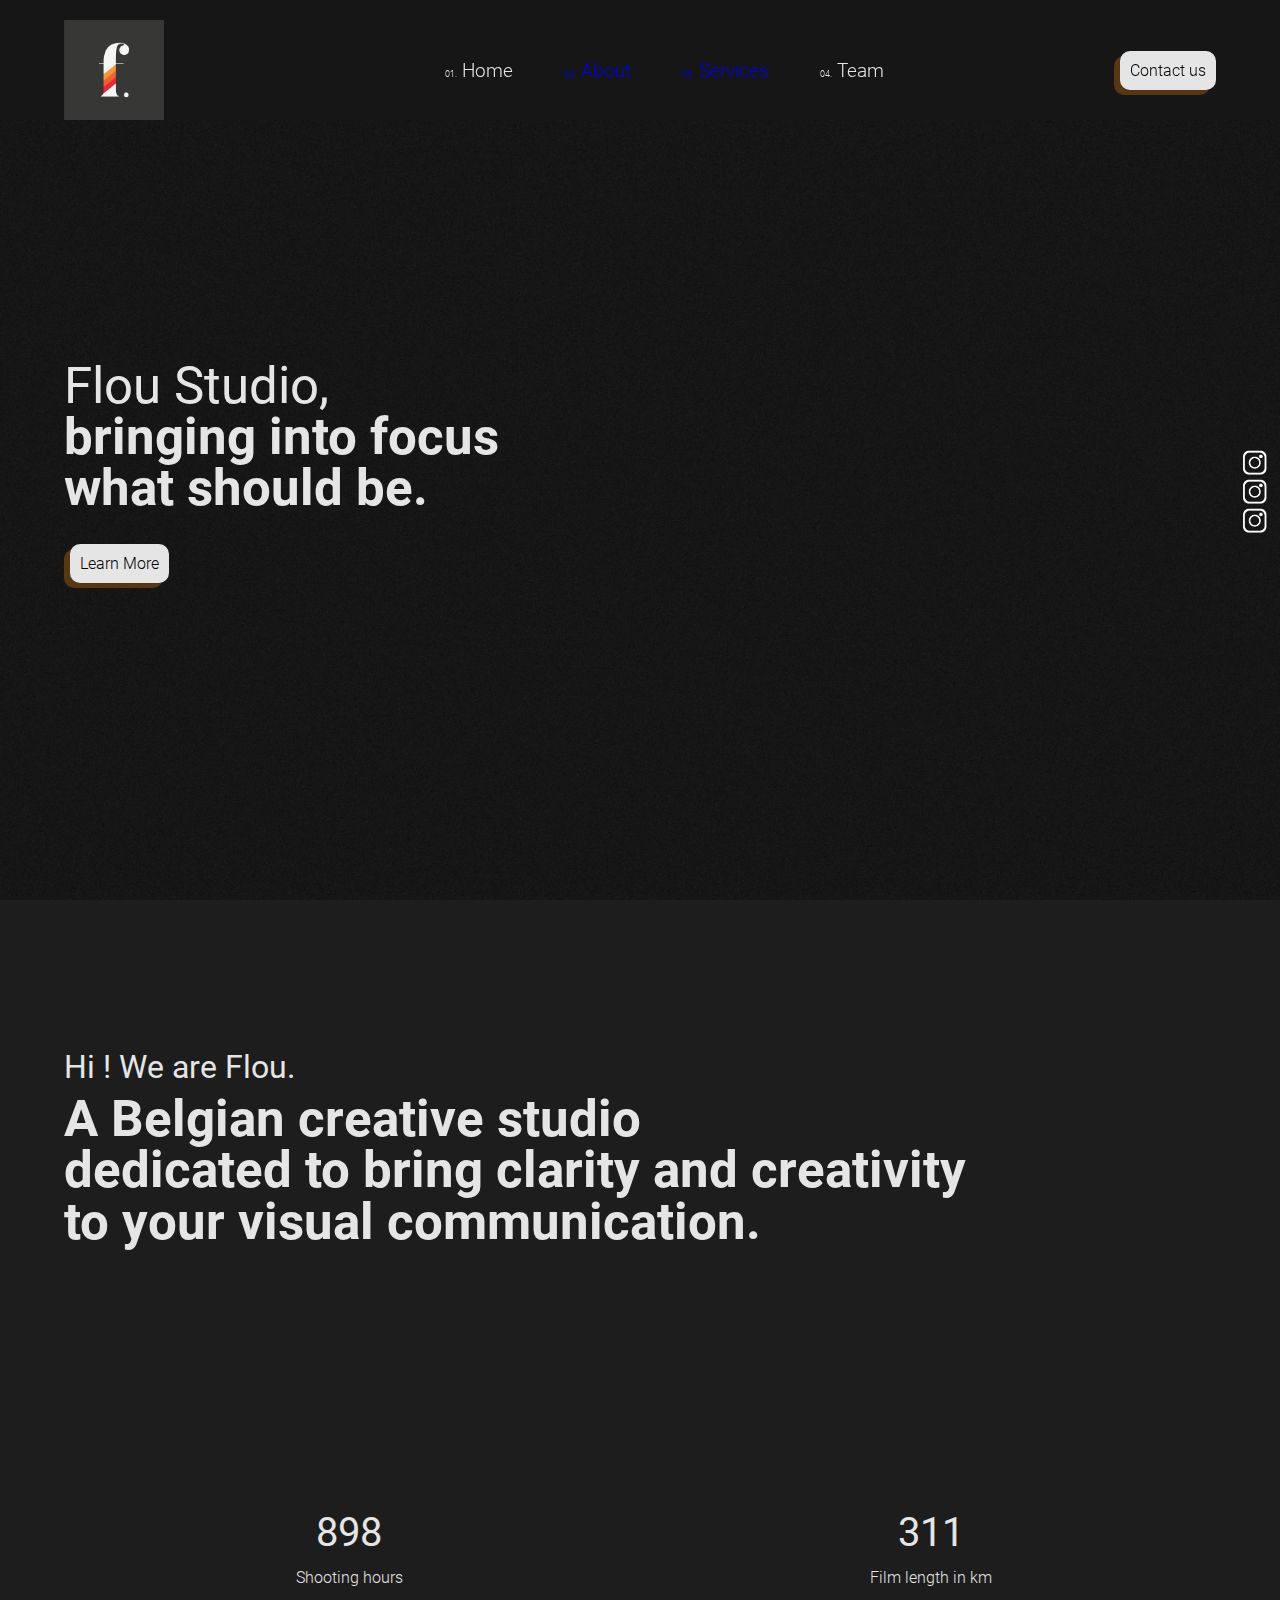
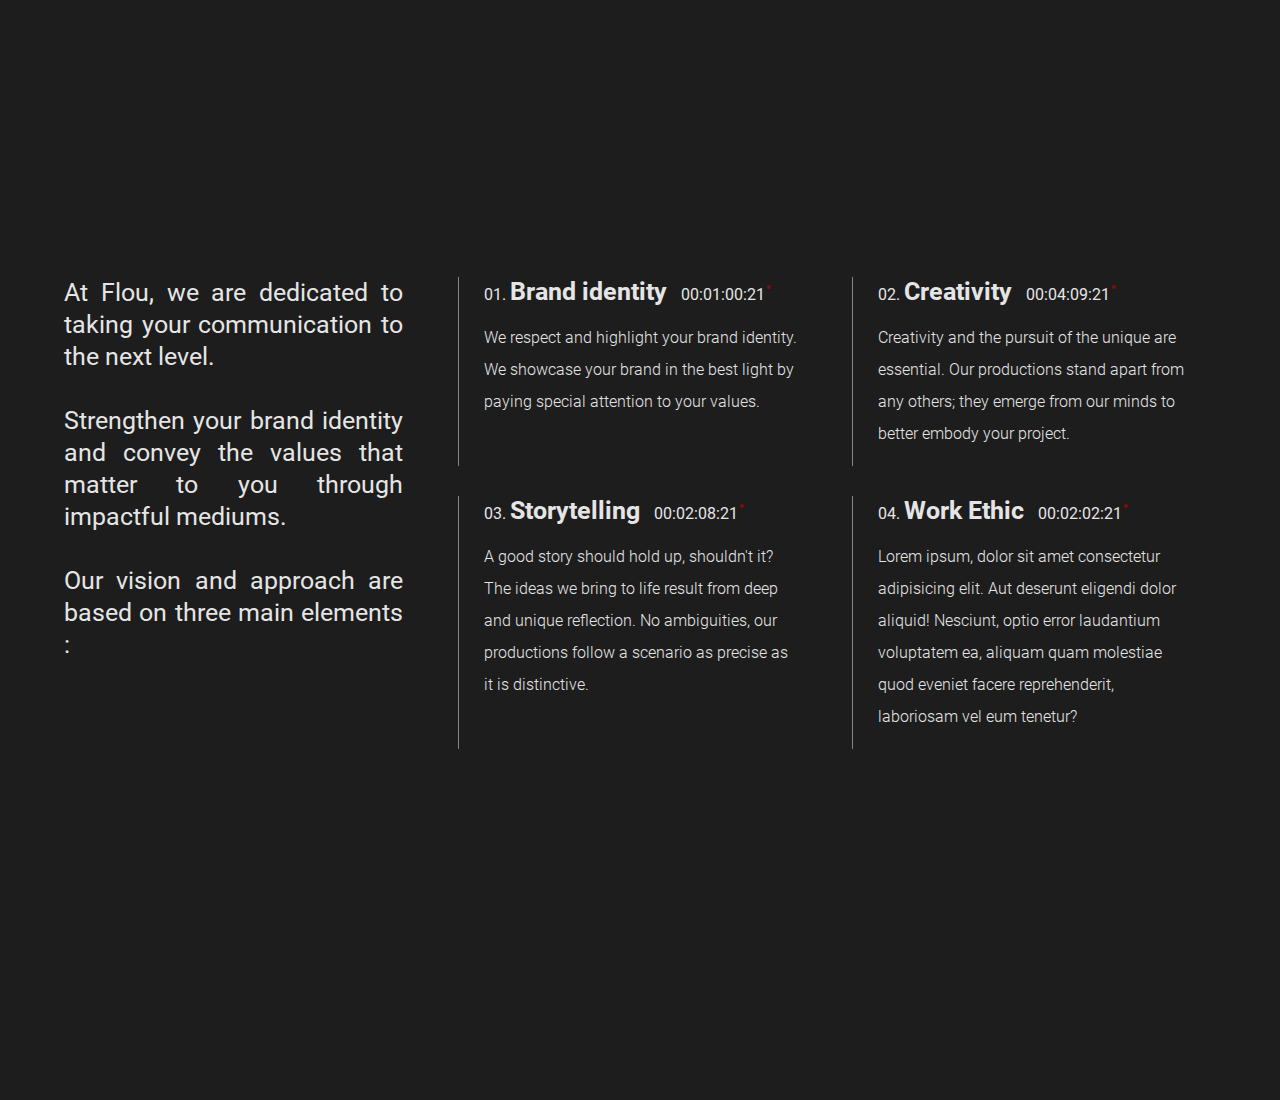
==== index.html @ 16a0fa5b "Version 1" ====
<!DOCTYPE html>
<html lang="en">
  <head>
    <meta charset="UTF-8" />
    <meta http-equiv="X-UA-Compatible" content="IE=edge" />
    <meta name="viewport" content="width=device-width, initial-scale=1.0" />
    <link rel="stylesheet" href="main.css" />
    <link rel="stylesheet" href="animation.css" />
    <title>Flou Studio</title>
  </head>
  <body>
    <header class="headerFixed">
      <div class="one">
        <img class="logoHeader" src="Images/logoFlou.png" alt="" />
      </div>
      <div class="two">
        <nav class="navhome">
          <div class="navitems" id="homeitem">
            <a href=""><span style="font-size: 0.7vw">01.</span> Home</a>
          </div>
          <div class="navitems" id="aboutitem">
            <a href="#APropos"
              ><span style="font-size: 0.7vw">02.</span> About</a
            >
          </div>
          <div class="navitems">
            <a href="#Services"
              ><span style="font-size: 0.7vw">03.</span> Services</a
            >
          </div>
          <div class="navitems">
            <a href=""><span style="font-size: 0.7vw">04.</span> Team</a>
          </div>
        </nav>
      </div>
      <div class="three">
        <a href="#APropos"
          ><button type="button" class="btn1 slide-right" type="button">
            Contact us
          </button></a
        >
      </div>
    </header>
    <section class="Socials">
      <div>
        <a href="https://www.instagram.com/flou__studio/" target="_blank"
          ><img src="Images/5ecec78673e4440004f09e77.png" alt="Instagram Logo"
        /></a>
      </div>
      <div>
        <a href="https://www.instagram.com/flou__studio/" target="_blank"
          ><img src="Images/5ecec78673e4440004f09e77.png" alt="Instagram Logo"
        /></a>
      </div>
      <div>
        <a href="https://www.instagram.com/flou__studio/" target="_blank"
          ><img src="Images/5ecec78673e4440004f09e77.png" alt="Instagram Logo"
        /></a>
      </div>
    </section>
    <section
      id="#Home"
      style="
        height: 100vh;
        background-image: url(Images/FondEcran.jpg);
        background-size: 100vw;
      "
    >
      <div style="height: 40vh"></div>
      <div
        class="title1"
        style="animation-name: fadeIn; animation-duration: 2s"
      >
        <span style="font-family: Roboto">Flou Studio, </span>
        <br />bringing into focus <br />
        what should be.
      </div>
      <a href="#APropos"
        ><button
          type="button"
          class="btn1 slide-right"
          type="button"
          id="buttonLearn"
        >
          Learn More
        </button></a
      >
    </section>

    <section id="APropos" style="height: 100vh">
      <div style="height: 15vh"></div>
      <div class="title2">
        <span id="HiWeAre" style="font-family: Roboto; font-size: 2.5vw"
          >Hi ! We are Flou.</span
        >
        <br />A Belgian creative studio <br />
        dedicated to bring clarity and creativity <br />
        to your visual communication.
      </div>
      <div class="counterContainer" style="height: 70vh">
        <div class="col1 row1 alignBottom" style="font-size: 40px">898</div>
        <div class="col1 row2 alignTop" style="font-family: Roboto Light">
          Shooting hours
        </div>

        <div class="col2 row1 alignBottom" style="font-size: 40px">311</div>
        <div class="col2 row2 alignTop" style="font-family: Roboto Light">
          Film length in km
        </div>
      </div>

      <div class="visionContainer">
        <div class="visionOne">
          At Flou, we are dedicated to taking your communication to the next
          level. <br />
          <br />
          Strengthen your brand identity and convey the values that matter to
          you through impactful mediums. <br />

          <br />
          Our vision and approach are based on three main elements :
        </div>
        <div class="visionTwo">
          <div>
            01.
            <span style="font-family: Roboto Bold; font-size: 25px"
              >Brand identity</span
            >
            <span style="margin-left: 10px">00:01:00:21</span>
            <span class="redDot"></span>
          </div>
          <p>
            We respect and highlight your brand identity. We showcase your brand
            in the best light by paying special attention to your values.
          </p>
        </div>
        <div class="visionThree">
          <div>
            02.
            <span style="font-family: Roboto Bold; font-size: 25px"
              >Creativity</span
            >
            <span style="margin-left: 10px">00:04:09:21</span>
            <span class="redDot"></span>
          </div>
          <p>
            Creativity and the pursuit of the unique are essential. Our
            productions stand apart from any others; they emerge from our minds
            to better embody your project.
          </p>
        </div>
        <div class="visionFour">
          <div>
            03.
            <span style="font-family: Roboto Bold; font-size: 25px"
              >Storytelling</span
            >
            <span style="margin-left: 10px">00:02:08:21</span>
            <span class="redDot"></span>
          </div>
          <p>
            A good story should hold up, shouldn't it? The ideas we bring to
            life result from deep and unique reflection. No ambiguities, our
            productions follow a scenario as precise as it is distinctive.
          </p>
        </div>
        <div class="visionFive">
          <div>
            04.
            <span style="font-family: Roboto Bold; font-size: 25px"
              >Work Ethic</span
            >
            <span style="margin-left: 10px">00:02:02:21</span>
            <span class="redDot"></span>
          </div>
          <p>
            Lorem ipsum, dolor sit amet consectetur adipisicing elit. Aut
            deserunt eligendi dolor aliquid! Nesciunt, optio error laudantium
            voluptatem ea, aliquam quam molestiae quod eveniet facere
            reprehenderit, laboriosam vel eum tenetur?
          </p>
        </div>
      </div>
    </section>
    <section style="height: 100vh">
      <div style="height: 15vh"></div>
    </section>
    <script src="MainScript.js"></script>
  </body>
</html>
---- main.css ----
@font-face {
  font-family: "Roboto";
  src: url(Fonts/Roboto-Regular.woff) format(woff);
  font-style: normal;
  font-weight: normal;
}
@font-face {
  font-family: "Roboto Bold";
  src: url(Fonts/Roboto-Bold.woff) format(woff);
  font-style: bold;
}

@font-face {
  font-family: "Roboto Light";
  src: url(Fonts/Roboto-Light.woff) format(woff);
  font-style: light;
}
a {
  text-decoration: none;
}

a:visited {
  text-decoration: none;
  color: rgb(229, 229, 229);
}

p {
  font-family: "Roboto Light";
  line-height: 2em;
}

html {
  scroll-behavior: smooth;
}

body {
  margin: 0px;
  height: 100%;
  font-family: "Roboto";
  color: rgb(229, 229, 229);
  overflow-x: hidden;
  background-color: rgb(29, 29, 29);
}

section {
  padding-left: 5vw;
  padding-right: 5vw;
}

.Socials {
  position: fixed;
  margin-top: 50vh;
  width: fit-content;
  right: -4vw;
}

.Socials a img {
  width: 25px;
}

.navhome {
  display: flex;
  justify-content: end;
}

.navitems {
  margin-left: 4vw;
  font-family: "Roboto light";
  font-size: 1.5vw;
}

.navitems:hover a {
  transition: 0.3s;
  color: rgb(244, 151, 54);
}

.colortest {
  transition: 0.4s;
  transform: scale(1.2);
}

.colortest a {
  color: rgb(244, 151, 54);
  border-bottom: rgb(244, 151, 54) solid 1px;
}

.headerFixed {
  width: 95vw;
  height: 100px;
  display: grid;
  grid-template-columns: 3;
  gap: 10px;
  /*background-color: rgba(0, 30, 30, 0.31);*/
  backdrop-filter: blur(10px);
  position: fixed;
  top: 0;
  left: 0px;
  padding-left: 5vw;
  padding-top: 20px;
  animation-name: appearFromTop;
  animation-duration: 1s;
  animation-timing-function: ease-out;
  z-index: 999;
}

.one {
  grid-column: 1;
  display: flex;
  align-items: center;
  justify-content: start;
}

.logoHeader {
  width: 100px;
}

.logoHeader:hover {
  transform: scale(1.2);
  transition: 0.2s;
}

.two {
  display: flex;
  justify-content: space-evenly;
  align-items: center;
  grid-column: 2;
  top: 50%;
}

.three {
  display: flex;
  align-items: center;
  justify-content: end;
  grid-column: 3;
  padding-right: 5vw;
}

.twoColumns {
  display: grid;
  grid-template-columns: 50% 50%;
}

.columnOne {
  grid-column: 1;
}
.columnTwo {
  grid-column: 2;
}

#buttonLearn {
  position: absolute;
}

.title1 {
  grid-column: 1;
  width: fit-content;
  font-family: "Roboto Bold";
  font-size: 4vw;
  line-height: 100%;
  padding-bottom: 20px;
}

.title2 {
  width: fit-content;
  font-family: "Roboto Bold";
  font-size: 4vw;
  line-height: 100%;
}

.btn1 {
  background-color: rgb(229, 229, 229);
  border: 0;
  padding: 10px;
  width: fit-content;
  font-family: "Roboto Light";
  margin-bottom: 10px;
  margin-top: 10px;
  margin-left: 6px;
  border-radius: 10px;
  font-size: 100%;
  box-shadow: -6px 5px rgb(87, 55, 20);

  animation-name: BounceInRight;
  animation-duration: 1s;
}

.btn1:hover {
  background-color: rgb(244, 151, 54);
  transform: scale(1.1);
  transition: 0.5s;
  color: whitesmoke;
}

.visionContainer {
  height: 40vh;
  display: grid;
  grid-template-columns: repeat(3, 1fr);
  grid-gap: 30px;
  grid-template-rows: repeat(2, auto);
}

.visionOne {
  grid-column: 1;
  grid-row: 1/3;
  font-family: "Roboto";
  font-size: 25px;
  text-align: justify;
  line-height: 2rem;
  padding-right: 25px;
}

.visionTwo {
  grid-column: 2;
  grid-row: 1;
  border-left: solid 0.5px rgb(137, 129, 129);
  padding-left: 25px;
  padding-right: 25px;
}

.visionThree {
  grid-column: 3;
  grid-row: 1;
  border-left: solid 0.5px rgb(137, 129, 129);
  padding-left: 25px;
  padding-right: 25px;
}
.visionFour {
  grid-column: 2;
  grid-row: 2;
  border-left: solid 0.5px rgb(137, 129, 129);
  padding-left: 25px;
  padding-right: 25px;
}

.visionFive {
  grid-column: 3;
  grid-row: 2;
  border-left: solid 0.5px rgb(137, 129, 129);
  padding-left: 25px;
  padding-right: 25px;
}

.counterContainer {
  display: grid;
  grid-template-columns: repeat(2, 1fr);
  grid-template-rows: repeat(2, 1fr);
  gap: 12px;
}

.col1 {
  grid-column: 1;
}
.col2 {
  grid-column: 2;
}
.row1 {
  grid-row: 1;
}
.row2 {
  grid-row: 2;
}

.alignBottom {
  display: flex;
  align-items: end;
  justify-content: center;
}
.alignTop {
  display: flex;
  align-items: start;
  justify-content: center;
}

.redDot {
  margin-top: 8px;
  margin-left: 2px;
  position: absolute;
  width: 4px;
  height: 4px;
  border-radius: 50%;
  background-color: rgb(131, 12, 12);
}
---- animation.css ----
@keyframes BounceInRight {
  0% {
    opacity: 0;
    transform: translateX(-2000px);
  }
  60% {
    opacity: 1;
    transform: translateX(30px);
  }
  80% {
    transform: translateX(-10px);
  }
  100% {
    transform: translateX(0);
  }
}

@keyframes fadeIn {
  from {
    opacity: 0%;
  }
  to {
    opacity: 100%;
  }
}

@keyframes scalePointer {
  from {
    transform: scale(0);
  }
  to {
    transform: scale(5);
  }
}

@keyframes appearFromRight {
  from {
    transform: translateX(-2000px);
  }
  to {
    transform: translate(0);
  }
}

@keyframes appearFromTop {
  from {
    transform: translateY(-200px);
  }
  to {
    transform: translateY(0);
  }
}

.appearFromRight {
  animation-name: appearFromRight;
  animation-duration: 1s;
}

.hidden {
  visibility: hidden;
}

.appearFromTop {
  animation-name: appearFromTop;
  animation-duration: 1s;
}
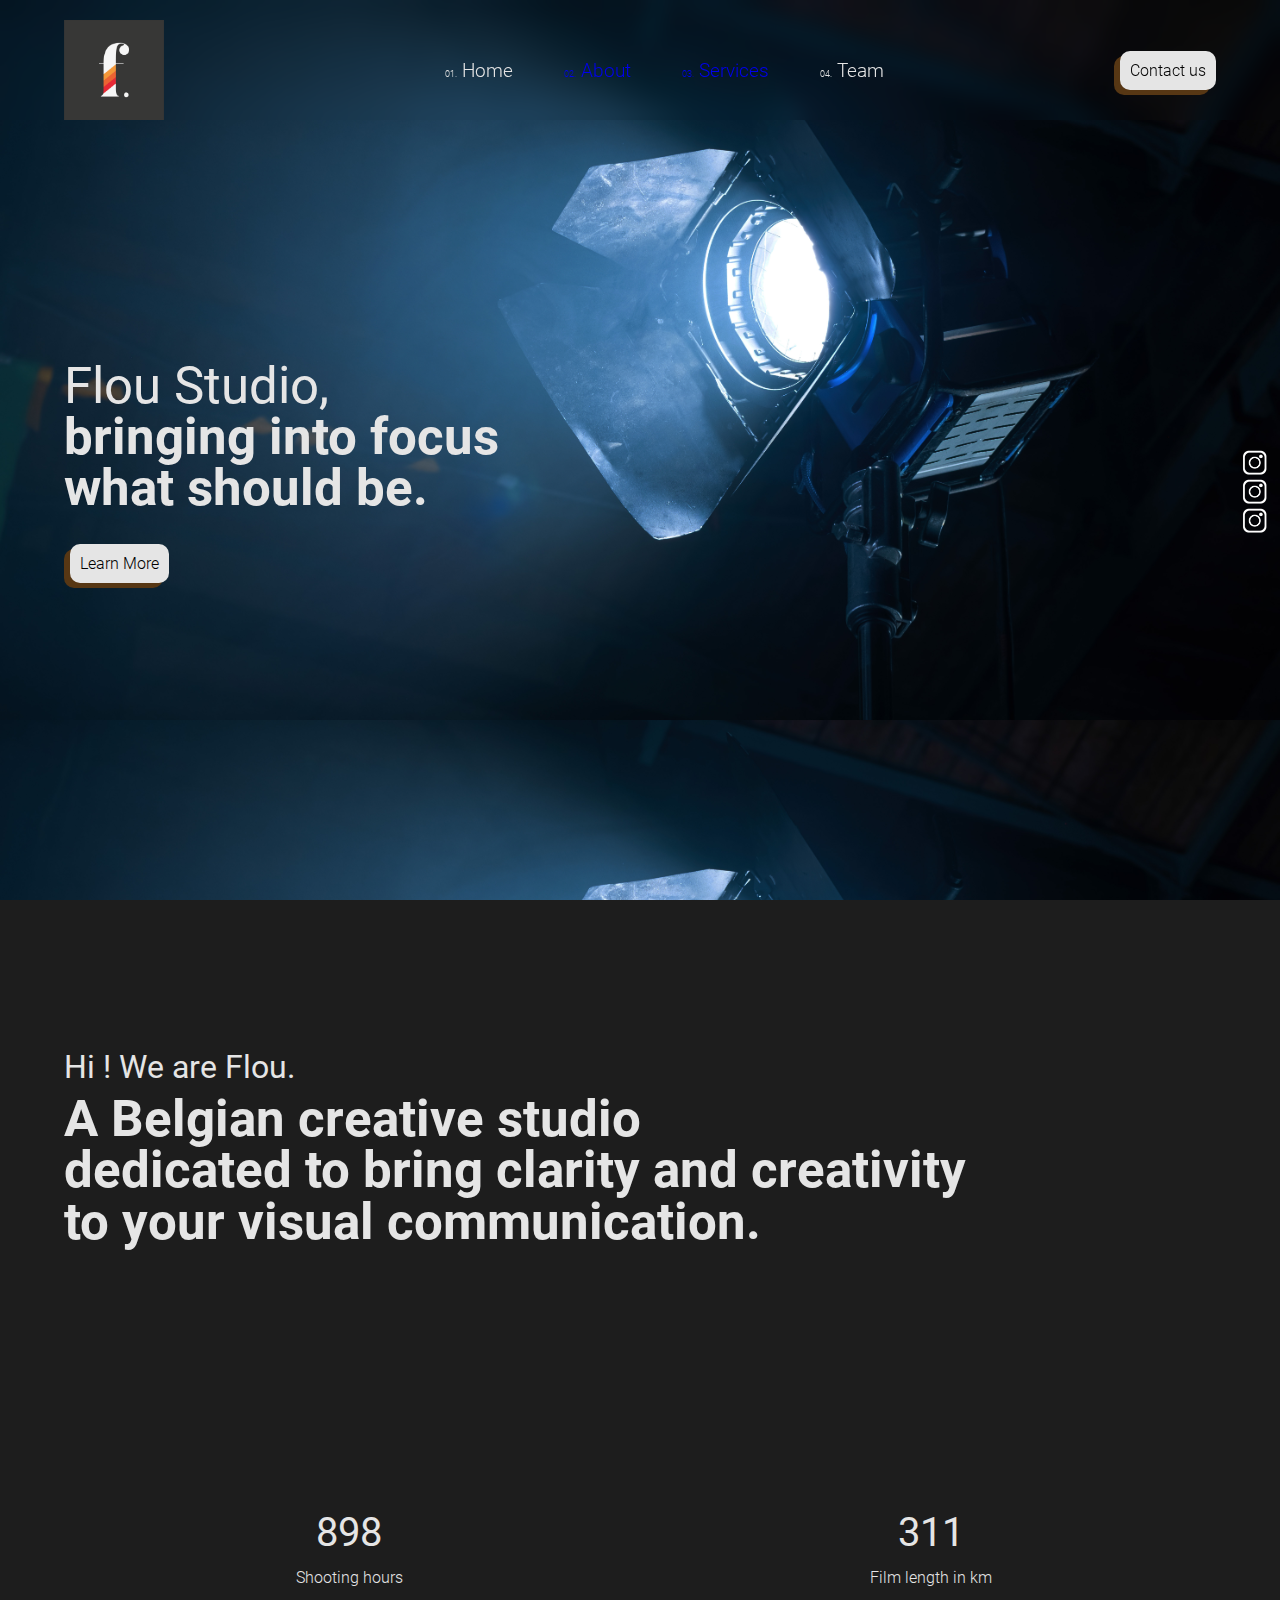
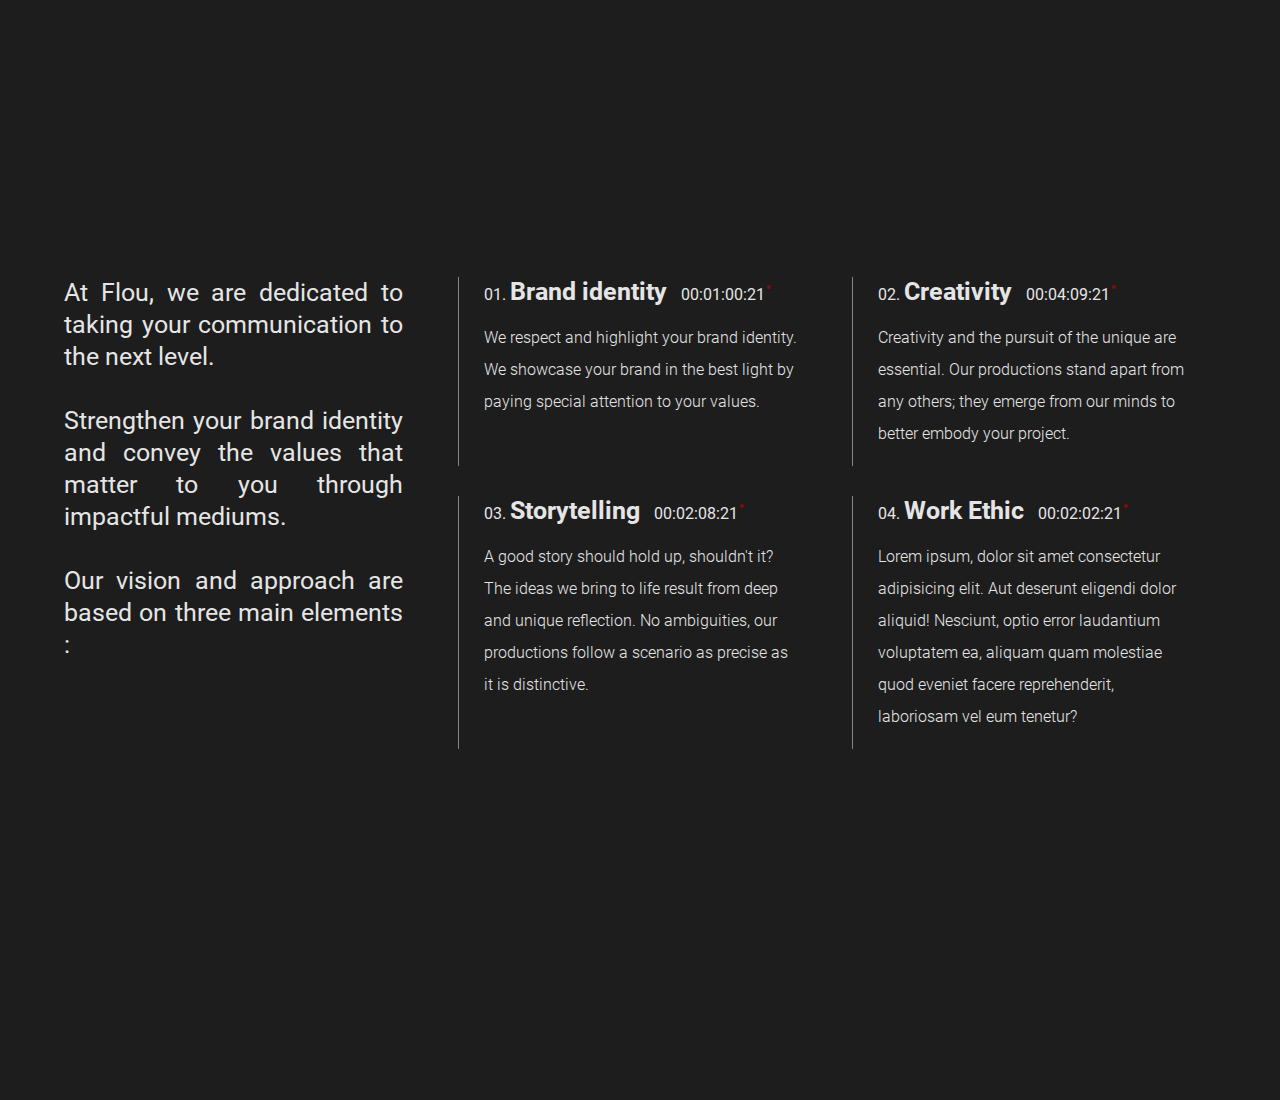
==== commit fc1b97c5: "Version 1" ====
--- a/index.html
+++ b/index.html
@@ -62,7 +62,7 @@
       id="#Home"
       style="
         height: 100vh;
-        background-image: url(Images/FondEcran.jpg);
+        background-image: url(Images/materiel-eclairage-professionnel-plateau-tournage-fumee-dans-air.jpg);
         background-size: 100vw;
       "
     >
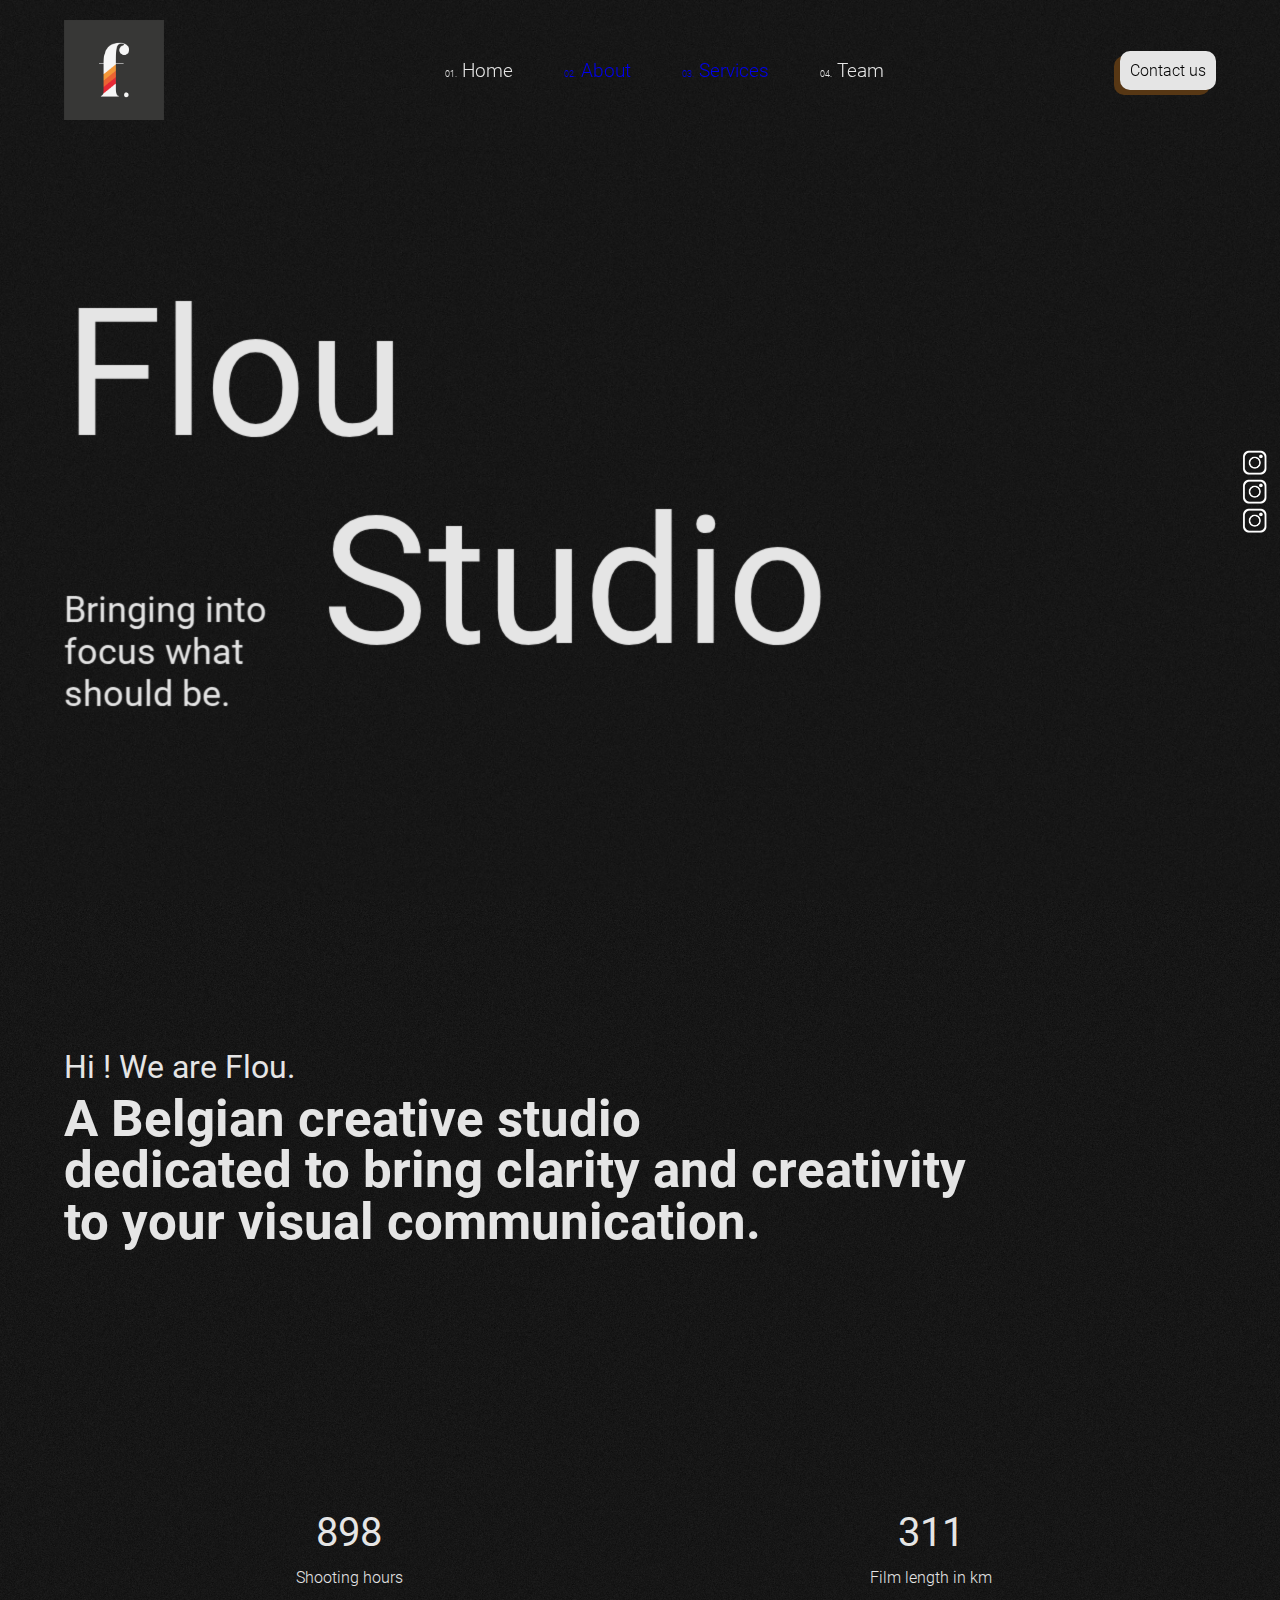
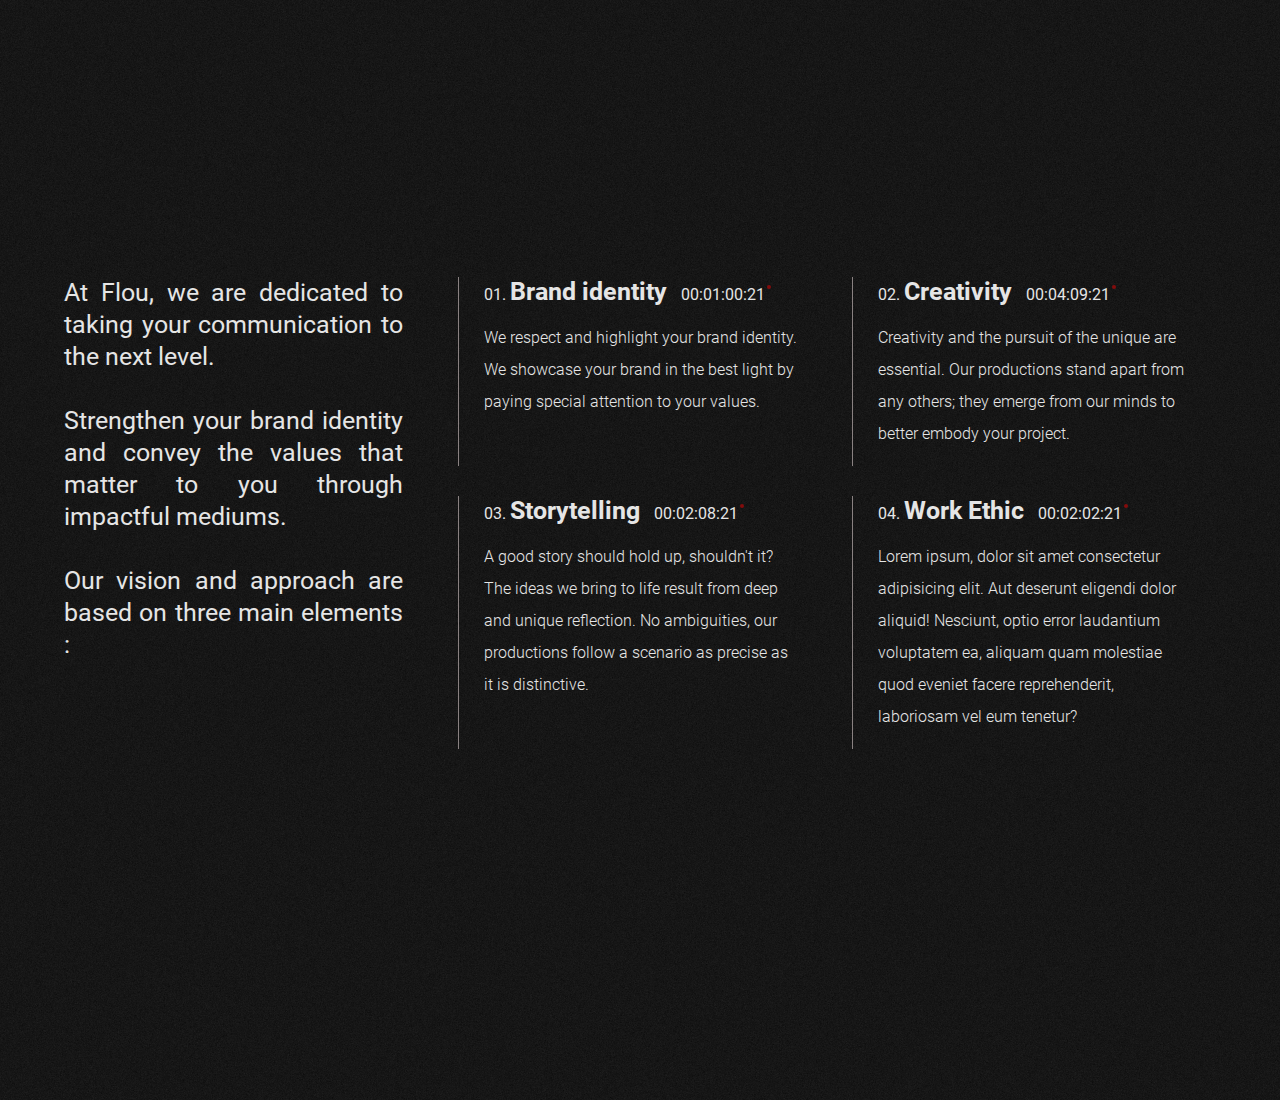
==== commit 5b9d6823: "Changement page accueil" ====
--- a/index.html
+++ b/index.html
@@ -62,29 +62,27 @@
       id="#Home"
       style="
         height: 100vh;
-        background-image: url(Images/materiel-eclairage-professionnel-plateau-tournage-fumee-dans-air.jpg);
+        background-image: url(Images/FondEcran.jpg);
         background-size: 100vw;
       "
     >
-      <div style="height: 40vh"></div>
-      <div
-        class="title1"
-        style="animation-name: fadeIn; animation-duration: 2s"
-      >
-        <span style="font-family: Roboto">Flou Studio, </span>
-        <br />bringing into focus <br />
-        what should be.
+      <div style="height: 30vh"></div>
+      <div class="homeContainer">
+        <div class="title1Container">
+          Flou
+          <div style="text-align: right">Studio</div>
+        </div>
+        <div
+          class="col1 row3"
+          style="
+            font-size: 2.777vw;
+            color: transparent;
+            text-shadow: 0 0 1px rgb(229, 229, 229);
+          "
+        >
+          Bringing into <br />focus what <br />should be.
+        </div>
       </div>
-      <a href="#APropos"
-        ><button
-          type="button"
-          class="btn1 slide-right"
-          type="button"
-          id="buttonLearn"
-        >
-          Learn More
-        </button></a
-      >
     </section>
 
     <section id="APropos" style="height: 100vh">
--- a/main.css
+++ b/main.css
@@ -40,11 +40,37 @@
   color: rgb(229, 229, 229);
   overflow-x: hidden;
   background-color: rgb(29, 29, 29);
+  background-image: url(Images/FondEcran.jpg);
 }
 
 section {
   padding-left: 5vw;
   padding-right: 5vw;
+}
+
+.col1 {
+  grid-column: 1;
+}
+.col2 {
+  grid-column: 2;
+}
+.col3 {
+  grid-column: 3;
+}
+.col4 {
+  grid-column: 4;
+}
+.row1 {
+  grid-row: 1;
+}
+.row2 {
+  grid-row: 2;
+}
+.row3 {
+  grid-row: 3;
+}
+.row4 {
+  grid-row: 4;
 }
 
 .Socials {
@@ -74,6 +100,24 @@
   color: rgb(244, 151, 54);
 }
 
+.homeContainer {
+  display: grid;
+  height: 70vh;
+  grid-template-columns: repeat(3, 1fr);
+  grid-template-rows: repeat(4, 1fr);
+  gap: 8px;
+}
+
+.title1Container {
+  grid-column: 1/3;
+  grid-row: 1/4;
+  font-size: 13.8889vw;
+  font-family: "Roboto";
+  color: rgb(252, 190, 17);
+  color: transparent;
+  text-shadow: 0 0 1px rgb(229, 229, 229);
+}
+
 .colortest {
   transition: 0.4s;
   transform: scale(1.2);
@@ -90,8 +134,6 @@
   display: grid;
   grid-template-columns: 3;
   gap: 10px;
-  /*background-color: rgba(0, 30, 30, 0.31);*/
-  backdrop-filter: blur(10px);
   position: fixed;
   top: 0;
   left: 0px;
@@ -149,15 +191,6 @@
 
 #buttonLearn {
   position: absolute;
-}
-
-.title1 {
-  grid-column: 1;
-  width: fit-content;
-  font-family: "Roboto Bold";
-  font-size: 4vw;
-  line-height: 100%;
-  padding-bottom: 20px;
 }
 
 .title2 {
@@ -247,19 +280,6 @@
   gap: 12px;
 }
 
-.col1 {
-  grid-column: 1;
-}
-.col2 {
-  grid-column: 2;
-}
-.row1 {
-  grid-row: 1;
-}
-.row2 {
-  grid-row: 2;
-}
-
 .alignBottom {
   display: flex;
   align-items: end;
